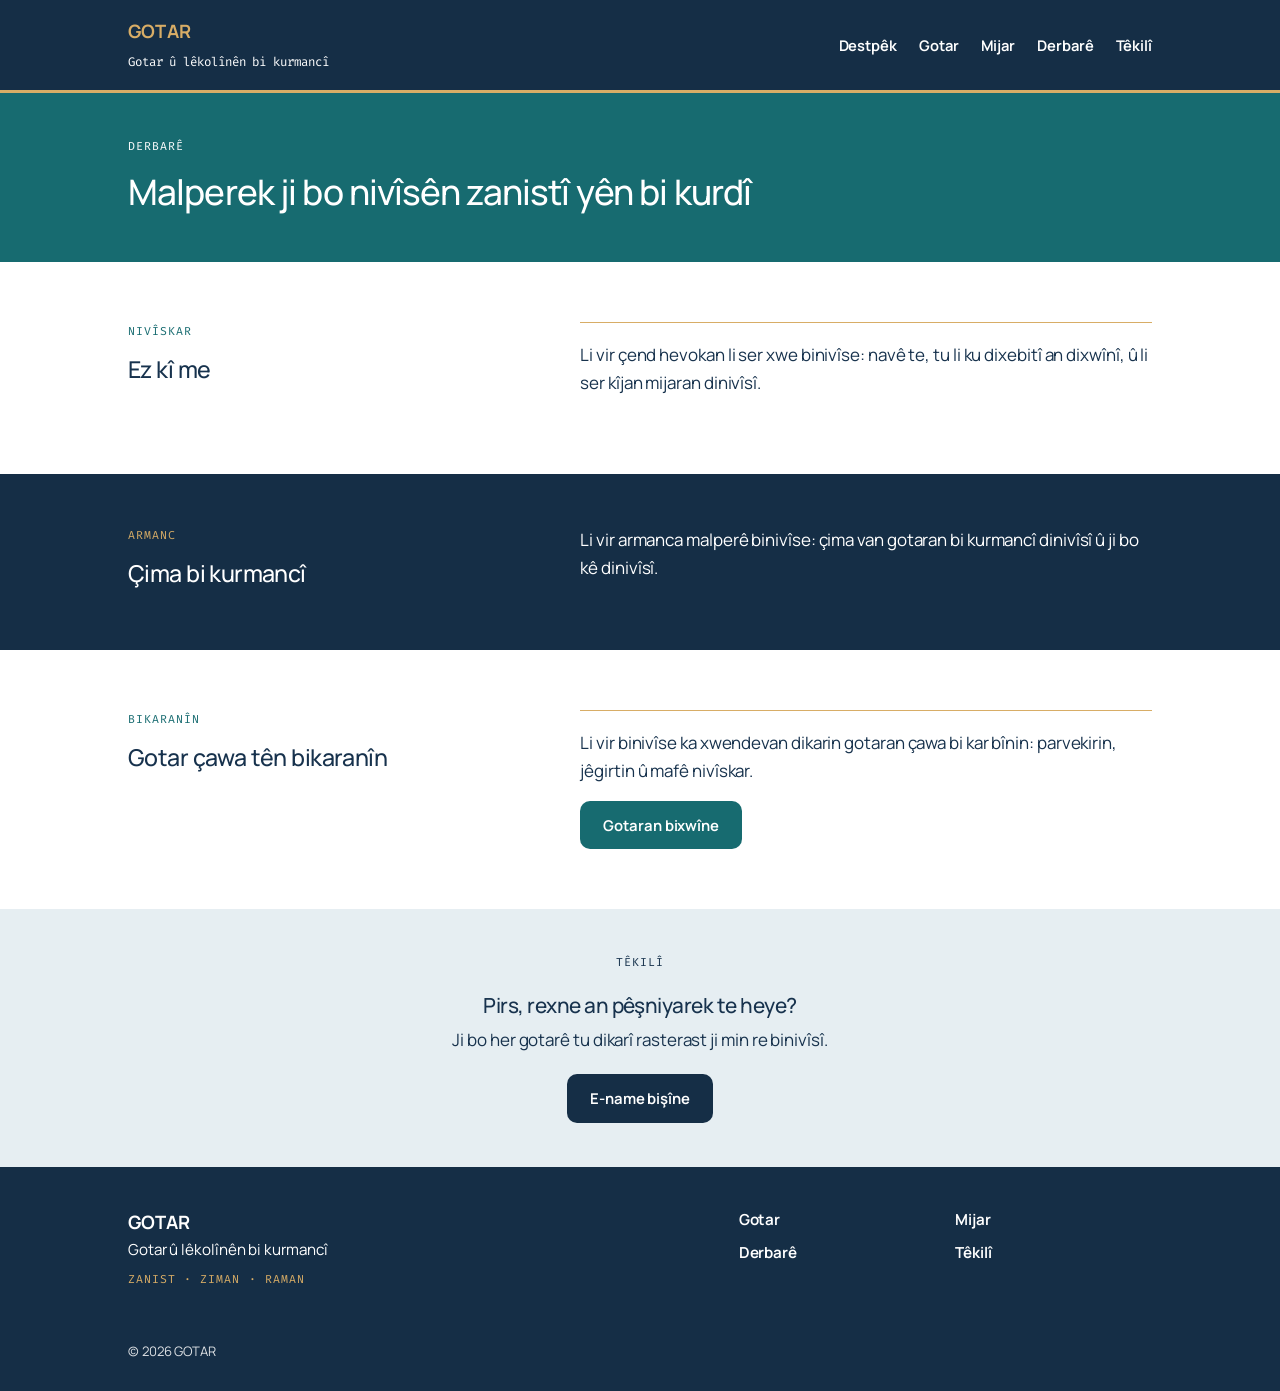
==== derbare.html @ 808227a4 "Malperê zêde bike" ====
<!DOCTYPE html>
<html lang="kmr">
<head>
<meta charset="utf-8">
<meta name="viewport" content="width=device-width, initial-scale=1">
<meta name="color-scheme" content="light">
<title>Derbarê</title>
<link rel="preconnect" href="https://fonts.googleapis.com">
<link rel="preconnect" href="https://fonts.gstatic.com" crossorigin>
<link href="https://fonts.googleapis.com/css2?family=Fira+Code:wght@400;500&family=Manrope:wght@400;500;650;700&display=swap" rel="stylesheet">
<link rel="stylesheet" href="style.css">
</head>
<body>

<main>
  <section class="head">
    <div class="in">
      <p class="eyebrow">Derbarê</p>
      <h1>Malperek ji bo nivîsên zanistî yên bi kurdî</h1>
    </div>
  </section>

  <!-- ═══ Nivîsên vê rûpelê bi yên xwe biguherîne ═══ -->
  <section class="sec">
    <div class="in split">
      <div>
        <p class="eyebrow">Nivîskar</p>
        <h2>Ez kî me</h2>
      </div>
      <div class="rule prose">
        <p>Li vir çend hevokan li ser xwe binivîse: navê te, tu li ku dixebitî an dixwînî, û li ser kîjan mijaran dinivîsî.</p>
      </div>
    </div>
  </section>

  <section class="band">
    <div class="in split">
      <div>
        <p class="eyebrow">Armanc</p>
        <h2>Çima bi kurmancî</h2>
      </div>
      <div class="prose">
        <p>Li vir armanca malperê binivîse: çima van gotaran bi kurmancî dinivîsî û ji bo kê dinivîsî.</p>
      </div>
    </div>
  </section>

  <section class="sec">
    <div class="in split">
      <div>
        <p class="eyebrow">Bikaranîn</p>
        <h2>Gotar çawa tên bikaranîn</h2>
      </div>
      <div class="rule prose">
        <p>Li vir binivîse ka xwendevan dikarin gotaran çawa bi kar bînin: parvekirin, jêgirtin û mafê nivîskar.</p>
        <div class="btns">
          <a class="btn teal" href="index.html#gotar">Gotaran bixwîne</a>
        </div>
      </div>
    </div>
  </section>

  <section class="cta" id="tekili">
    <div class="in">
      <p class="eyebrow">Têkilî</p>
      <h2>Pirs, rexne an pêşniyarek te heye?</h2>
      <p>Ji bo her gotarê tu dikarî rasterast ji min re binivîsî.</p>
      <a class="btn navy" data-email href="#tekili">E-name bişîne</a>
    </div>
  </section>
</main>

<script src="site.js"></script>
</body>
</html>
---- style.css ----
:root{
  --navy:#152E46; --ink:#17324D; --teal:#176B70; --gold:#D8AD66;
  --mist:#F3F6F7; --pale:#E6EEF2; --mute:#5A6F82;
  --sans:"Manrope",system-ui,-apple-system,"Segoe UI",sans-serif;
  --mono:"Fira Code",ui-monospace,Menlo,Consolas,monospace;
}
*{box-sizing:border-box}
html{scroll-behavior:smooth}
@media (prefers-reduced-motion:reduce){html{scroll-behavior:auto}}
body{margin:0;background:#fff;color:var(--ink);font-family:var(--sans);font-size:17px;line-height:1.65;letter-spacing:-.005em}
a{color:inherit}
:focus-visible{outline:2px solid var(--gold);outline-offset:3px}
.in{max-width:1080px;margin:0 auto;padding:0 28px}
.eyebrow{font-family:var(--mono);font-size:.72rem;letter-spacing:.09em;text-transform:uppercase;margin:0 0 14px}
h1,h2,h3{font-weight:500;letter-spacing:-.025em;line-height:1.25;margin:0}

/* Serî */
.top{background:var(--navy);color:#fff;border-bottom:3px solid var(--gold);position:sticky;top:0;z-index:5}
.top .in{display:flex;flex-wrap:wrap;align-items:center;justify-content:space-between;gap:10px 28px;padding-top:16px;padding-bottom:16px}
.brand{text-decoration:none;display:block}
.brand b{display:block;color:var(--gold);font-weight:700;font-size:1.15rem;letter-spacing:.01em}
.brand span{font-family:var(--mono);font-size:.78rem;color:#fff}
.top nav{display:flex;flex-wrap:wrap;gap:6px 22px}
.top nav a{text-decoration:none;font-weight:650;font-size:.92rem}
.top nav a:hover{color:var(--gold)}

/* Hero */
.hero{background:var(--teal);color:#fff;padding:52px 0 60px}
.hero .in{display:grid;grid-template-columns:1fr 1fr;gap:44px;align-items:center}
.hero h1{font-size:clamp(1.8rem,3.6vw,2.5rem);max-width:15em;margin-bottom:18px}
.hero p.lead{margin:0 0 28px;max-width:34em}
.btns{display:flex;flex-wrap:wrap;gap:12px}
.btn{display:inline-block;text-decoration:none;font-weight:650;font-size:.93rem;padding:11px 22px;border-radius:10px;border:1.5px solid transparent}
.btn.gold{background:var(--gold);color:var(--navy)}
.btn.ghost{border-color:#fff;color:#fff}
.btn.teal{background:var(--teal);color:#fff}
.btn.line{border-color:var(--ink);color:var(--ink)}
.btn:hover{filter:brightness(1.06)}
.latest{background:#fff;color:var(--ink);border-radius:16px;padding:24px 26px}
.latest .eyebrow{color:var(--teal)}
.latest ol{list-style:none;margin:0;padding:0}
.latest li{padding:12px 0;border-top:1px solid var(--pale)}
.latest li:first-child{border-top:0;padding-top:0}
.latest li:last-child{padding-bottom:0}
.latest a{text-decoration:none;font-weight:650;display:block;line-height:1.35}
.latest a:hover{color:var(--teal)}
.latest small{color:var(--mute);font-size:.84rem}

/* Beşên spî */
.sec{padding:60px 0}
.split{display:grid;grid-template-columns:5fr 7fr;gap:44px}
.sec .eyebrow{color:var(--teal)}
.sec h2{font-size:1.45rem;max-width:16em}
.rule{border-top:1px solid var(--gold);padding-top:18px}
.rule p{margin:0 0 14px}

/* Lîsteya gotaran */
.tools{background:var(--mist);border-radius:16px;padding:20px 22px;margin:30px 0 8px}
input[type=search]{width:100%;font:inherit;padding:11px 14px;border:1px solid var(--pale);border-radius:10px;background:#fff;color:var(--ink)}
.chips{display:flex;flex-wrap:wrap;gap:8px;margin-top:14px}
.chip{font-family:var(--sans);font-size:.86rem;font-weight:500;padding:4px 13px;border:1px solid var(--pale);border-radius:99px;background:#fff;color:var(--ink);cursor:pointer}
.chip:hover{border-color:var(--teal)}
.chip[aria-pressed=true]{background:var(--navy);border-color:var(--navy);color:#fff}
.count{font-family:var(--mono);font-size:.75rem;letter-spacing:.06em;color:var(--mute);margin:20px 0 0}
.art{display:grid;grid-template-columns:76px 1fr;gap:4px 24px;padding:26px 0;border-bottom:1px solid var(--pale)}
.yr{font-family:var(--mono);font-size:.85rem;color:var(--teal);padding-top:5px}
.art h3{font-size:1.24rem;margin-bottom:4px}
.by{color:var(--mute);font-size:.9rem;margin:0 0 8px}
.abs{margin:0 0 12px;max-width:64ch}
.meta{display:flex;flex-wrap:wrap;gap:6px 18px;align-items:center;font-size:.9rem}
.meta a{font-weight:650;text-decoration:none;border-bottom:2px solid var(--gold)}
.meta a:hover{color:var(--teal)}
.meta span{color:var(--mute);font-size:.85rem}
.empty{padding:36px 0;color:var(--mute)}

/* Mijar */
.band{background:var(--navy);color:#fff;padding:52px 0}
.band .eyebrow{color:var(--gold)}
.band h2{font-size:1.45rem}
.topics{list-style:none;margin:0;padding:0;columns:2;column-gap:36px}
.topics li{break-inside:avoid;margin-bottom:6px}
.topics button{font:inherit;color:#fff;background:none;border:0;padding:2px 0;cursor:pointer;text-align:start}
.topics button:hover{color:var(--gold)}
.topics small{font-family:var(--mono);font-size:.75rem;color:var(--gold);margin-inline-start:8px}

/* Bang */
.cta{background:var(--pale);padding:44px 0;text-align:center}
.cta .eyebrow{color:var(--ink)}
.cta h2{font-size:1.3rem;margin-bottom:8px}
.cta p{margin:0 0 20px}
.btn.navy{background:var(--navy);color:#fff}

footer{background:var(--navy);color:#fff;padding:40px 0 28px;font-size:.95rem}
footer .in{display:grid;grid-template-columns:7fr 5fr;gap:32px}
footer b{font-size:1.15rem;font-weight:700}
footer .eyebrow{color:var(--gold);margin:8px 0 10px}
footer nav{display:grid;grid-template-columns:1fr 1fr;gap:8px 20px;align-content:start}
footer nav a{text-decoration:none;font-weight:650}
footer nav a:hover,footer a:hover{color:var(--gold)}
.copy{grid-column:1/-1;font-size:.82rem;opacity:.85;margin:10px 0 0}

@media (max-width:760px){
  .hero .in,.split,footer .in{grid-template-columns:1fr;gap:28px}
  .hero{padding:40px 0 44px}
  .sec{padding:44px 0}
  .art{grid-template-columns:1fr}
  .topics{columns:1}
  .top{position:static}
}

/* Rûpelên hundir */
.head{background:var(--teal);color:#fff;padding:44px 0 48px}
.head h1{font-size:clamp(1.6rem,3.2vw,2.2rem);max-width:22em}
.head .by{color:#fff;opacity:.9;margin:10px 0 0;font-size:1rem}
.head .eyebrow a{color:inherit;text-decoration:none;border-bottom:1px solid var(--gold)}
.back{display:inline-block;margin-bottom:22px;font-weight:650;font-size:.9rem;text-decoration:none;color:#fff}
.back:hover{color:var(--gold)}
.art h3 a{text-decoration:none}
.art h3 a:hover{color:var(--teal)}
.viewer{width:100%;height:85vh;min-height:480px;border:1px solid var(--pale);border-radius:16px;background:var(--mist);margin-top:34px;display:block}
.hint{color:var(--mute);font-size:.85rem;margin:10px 0 0}
.pager{display:grid;grid-template-columns:1fr 1fr;gap:20px;margin-top:44px;border-top:1px solid var(--pale);padding-top:24px}
.pager a{text-decoration:none;font-weight:650;line-height:1.35}
.pager a:hover{color:var(--teal)}
.pager small{display:block;font-family:var(--mono);font-size:.72rem;letter-spacing:.08em;text-transform:uppercase;color:var(--teal);font-weight:400;margin-bottom:4px}
.pager .next{text-align:end}
.prose p{margin:0 0 16px;max-width:64ch}
@media (max-width:760px){.viewer{height:70vh}.pager{grid-template-columns:1fr}.pager .next{text-align:start}}
section[id]{scroll-margin-top:84px}
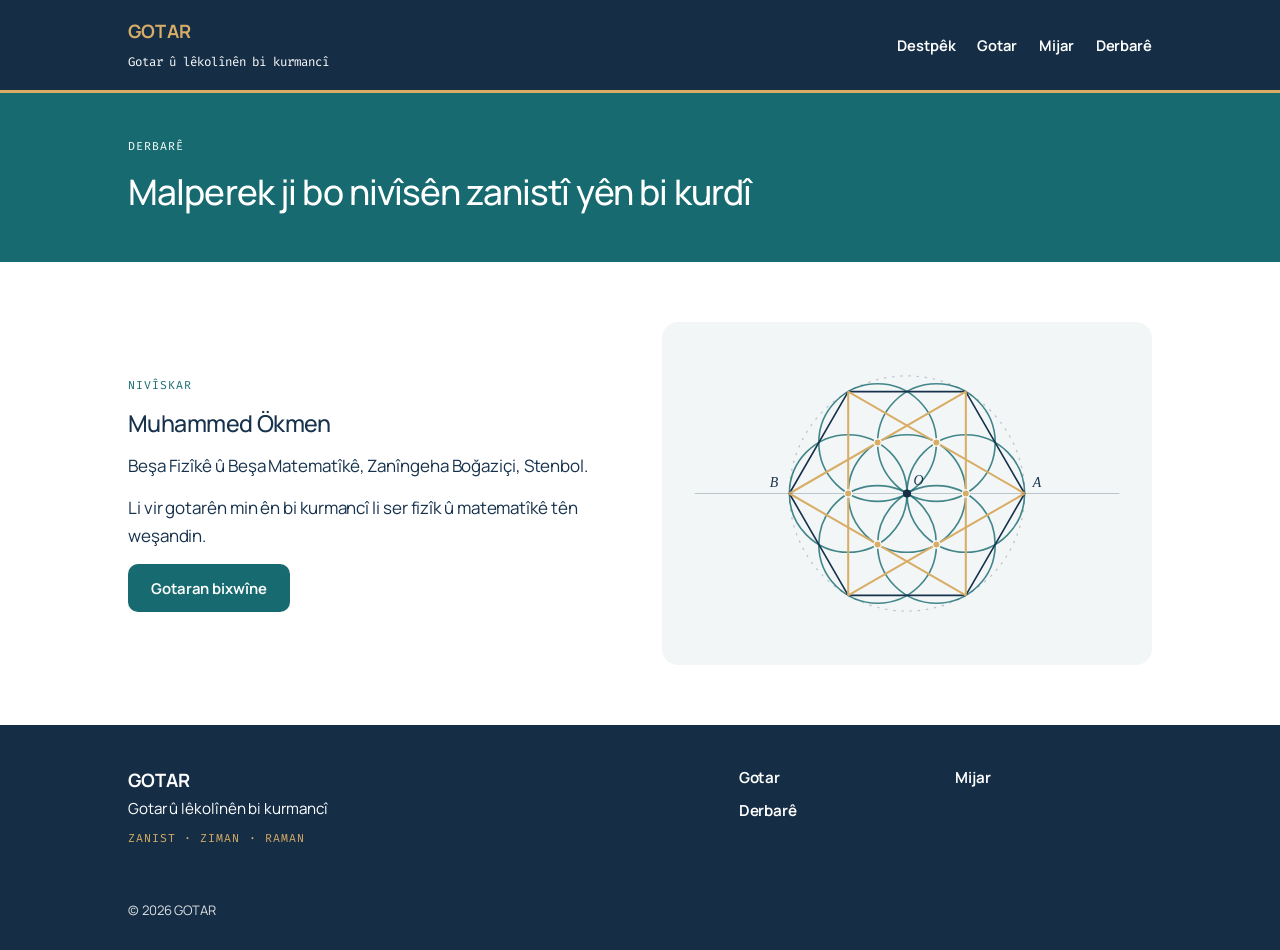
==== commit 7d1c1eb9: "Nîmûneyan rake, wêne û gotarê girede" ====
--- a/derbare.html
+++ b/derbare.html
@@ -20,52 +20,20 @@
     </div>
   </section>
 
-  <!-- ═══ Nivîsên vê rûpelê bi yên xwe biguherîne ═══ -->
   <section class="sec">
-    <div class="in split">
+    <div class="in duo">
       <div>
         <p class="eyebrow">Nivîskar</p>
-        <h2>Ez kî me</h2>
-      </div>
-      <div class="rule prose">
-        <p>Li vir çend hevokan li ser xwe binivîse: navê te, tu li ku dixebitî an dixwînî, û li ser kîjan mijaran dinivîsî.</p>
-      </div>
-    </div>
-  </section>
-
-  <section class="band">
-    <div class="in split">
-      <div>
-        <p class="eyebrow">Armanc</p>
-        <h2>Çima bi kurmancî</h2>
-      </div>
-      <div class="prose">
-        <p>Li vir armanca malperê binivîse: çima van gotaran bi kurmancî dinivîsî û ji bo kê dinivîsî.</p>
-      </div>
-    </div>
-  </section>
-
-  <section class="sec">
-    <div class="in split">
-      <div>
-        <p class="eyebrow">Bikaranîn</p>
-        <h2>Gotar çawa tên bikaranîn</h2>
-      </div>
-      <div class="rule prose">
-        <p>Li vir binivîse ka xwendevan dikarin gotaran çawa bi kar bînin: parvekirin, jêgirtin û mafê nivîskar.</p>
+        <h2>Muhammed Ökmen</h2>
+        <p>Beşa Fizîkê û Beşa Matematîkê, Zanîngeha Boğaziçi, Stenbol.</p>
+        <p>Li vir gotarên min ên bi kurmancî li ser fizîk û matematîkê tên weşandin.</p>
         <div class="btns">
           <a class="btn teal" href="index.html#gotar">Gotaran bixwîne</a>
         </div>
       </div>
-    </div>
-  </section>
-
-  <section class="cta" id="tekili">
-    <div class="in">
-      <p class="eyebrow">Têkilî</p>
-      <h2>Pirs, rexne an pêşniyarek te heye?</h2>
-      <p>Ji bo her gotarê tu dikarî rasterast ji min re binivîsî.</p>
-      <a class="btn navy" data-email href="#tekili">E-name bişîne</a>
+      <figure class="fig">
+        <img src="img/endaze.svg" alt="Xêzkirineke endazeyî: heft bazin, şeşgoşe û stêrkek" width="600" height="420">
+      </figure>
     </div>
   </section>
 </main>
--- a/style.css
+++ b/style.css
@@ -127,3 +127,15 @@
 .prose p{margin:0 0 16px;max-width:64ch}
 @media (max-width:760px){.viewer{height:70vh}.pager{grid-template-columns:1fr}.pager .next{text-align:start}}
 section[id]{scroll-margin-top:84px}
+
+/* Wêne */
+.fig{margin:0}
+.fig img{display:block;width:100%;height:auto;border-radius:16px}
+.fig figcaption{font-size:.84rem;margin-top:10px;color:var(--mute)}
+.hero .fig figcaption{color:#fff;opacity:.85}
+.hero .latest{margin:0 0 26px}
+.duo{display:grid;grid-template-columns:1fr 1fr;gap:44px;align-items:center}
+.duo h2{margin-bottom:14px}
+.duo p{margin:0 0 14px;max-width:34em}
+.band .fig figcaption{color:#fff;opacity:.8}
+@media (max-width:760px){.duo{grid-template-columns:1fr;gap:26px}}
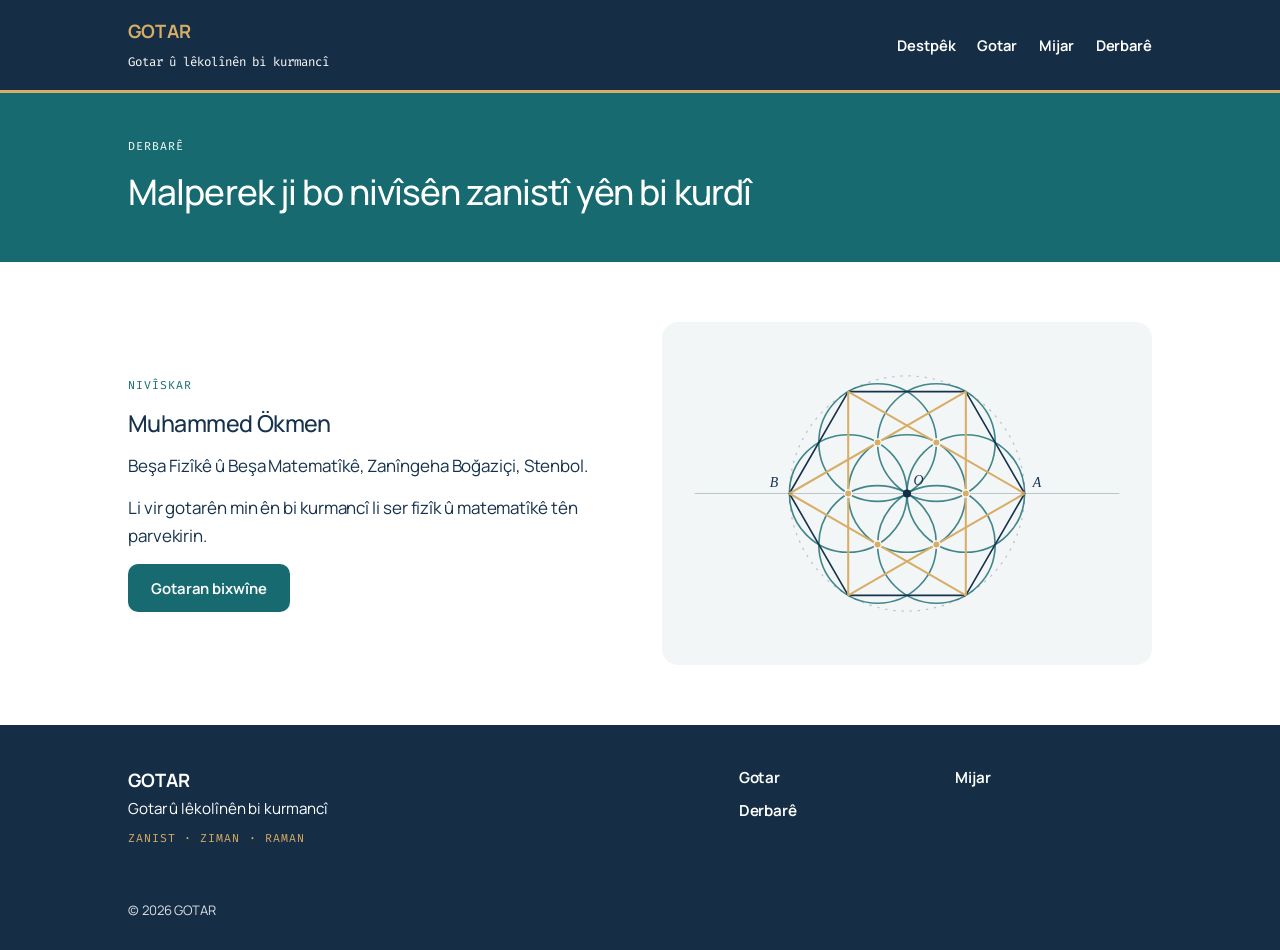
==== commit 0e7131a8: "Etîketa pêşçapê zêde bike" ====
--- a/derbare.html
+++ b/derbare.html
@@ -26,7 +26,7 @@
         <p class="eyebrow">Nivîskar</p>
         <h2>Muhammed Ökmen</h2>
         <p>Beşa Fizîkê û Beşa Matematîkê, Zanîngeha Boğaziçi, Stenbol.</p>
-        <p>Li vir gotarên min ên bi kurmancî li ser fizîk û matematîkê tên weşandin.</p>
+        <p>Li vir gotarên min ên bi kurmancî li ser fizîk û matematîkê tên parvekirin.</p>
         <div class="btns">
           <a class="btn teal" href="index.html#gotar">Gotaran bixwîne</a>
         </div>
--- a/style.css
+++ b/style.css
@@ -139,3 +139,5 @@
 .duo p{margin:0 0 14px;max-width:34em}
 .band .fig figcaption{color:#fff;opacity:.8}
 @media (max-width:760px){.duo{grid-template-columns:1fr;gap:26px}}
+.badge{display:inline-block;font-family:var(--mono);font-size:.7rem;letter-spacing:.08em;text-transform:uppercase;background:var(--gold);color:var(--navy);border-radius:99px;padding:2px 10px;margin:4px 0 6px}
+.head .badge{margin:12px 0 0}
